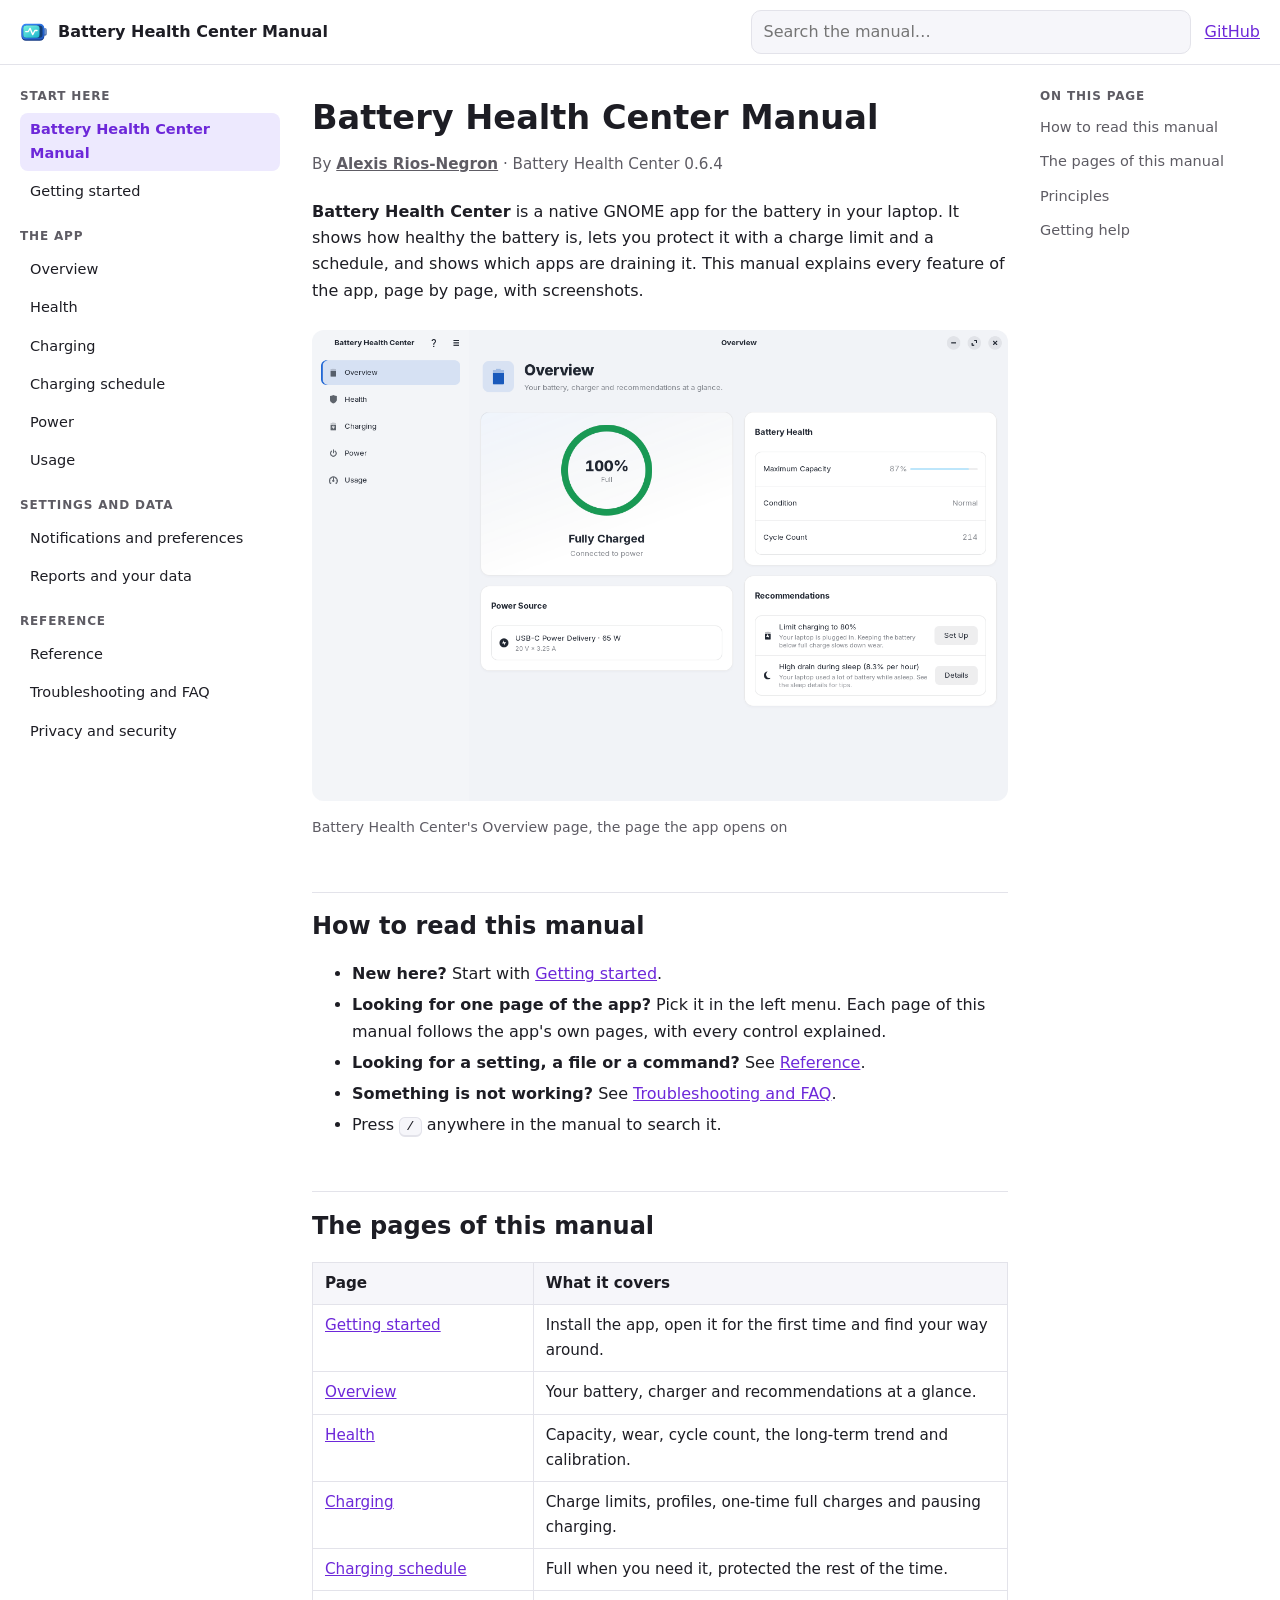
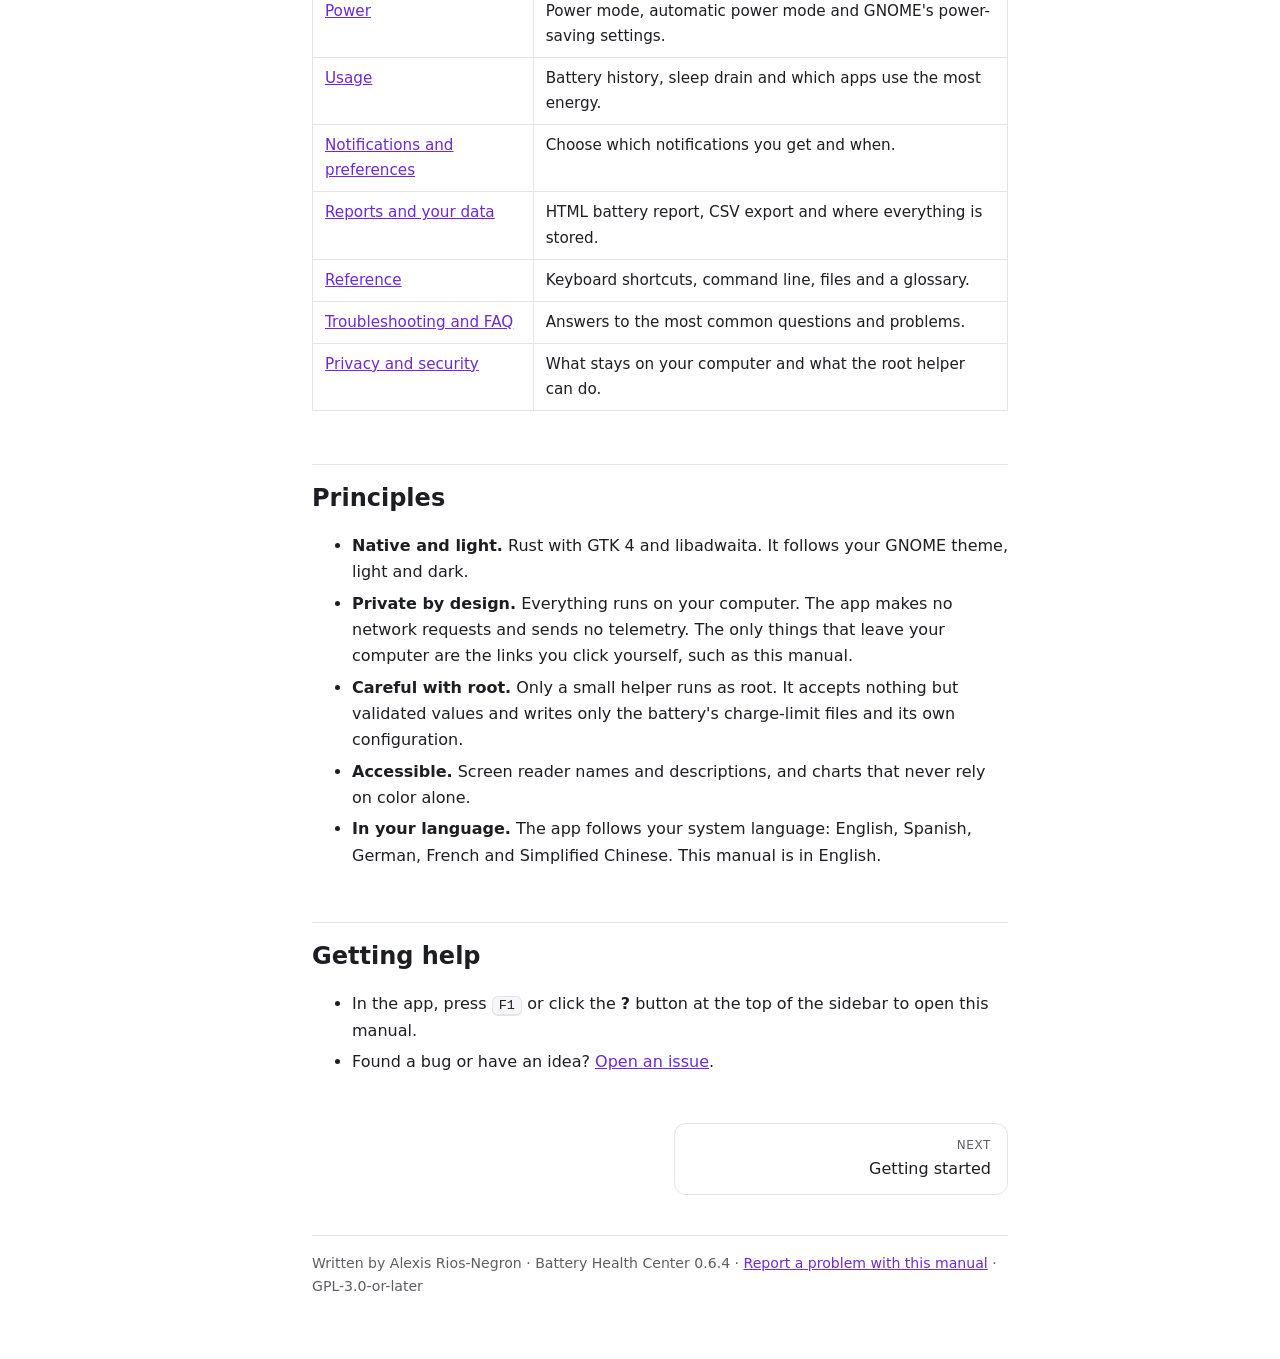
==== docs/manual/index.html @ 3af6932b "Manual: use the Voltkit manual's design and navigation, and open the matching page from Help Grouped" ====
<!doctype html>
<html lang="en"><head><meta charset="utf-8"><meta name="viewport" content="width=device-width, initial-scale=1">
<title>Battery Health Center Manual · Battery Health Center Manual</title>
<meta name="description" content="Battery Health Center is a native GNOME app that shows battery health, protects it with charge limits and schedules, and shows which apps drain it.">
<link rel="icon" href="img/icon.svg"><link rel="stylesheet" href="style.css"></head>
<body>
<header class="top"><button class="menu" aria-label="Open the menu" aria-expanded="false" aria-controls="nav">☰</button>
<a class="brand" href="index.html"><img src="img/icon.svg" alt="" width="28" height="28"> <span>Battery Health Center Manual</span></a>
<button class="find" aria-label="Search the manual" aria-expanded="false">⌕</button>
<input id="q" type="search" placeholder="Search the manual…" aria-label="Search the manual" autocomplete="off">
<a class="ghost" href="https://github.com/arios4k/battery-health-center">GitHub</a></header>
<div id="results" class="results" hidden></div>
<div class="layout">
<aside class="side" id="nav" aria-label="Manual pages"><button class="close" aria-label="Close the menu">✕ Close</button><div class="group"><div class="group-title">Start here</div><ul><li><a href="index.html" aria-current="page">Battery Health Center Manual</a></li><li><a href="getting-started.html">Getting started</a></li></ul></div><div class="group"><div class="group-title">The app</div><ul><li><a href="overview.html">Overview</a></li><li><a href="health.html">Health</a></li><li><a href="charging.html">Charging</a></li><li><a href="schedule.html">Charging schedule</a></li><li><a href="power.html">Power</a></li><li><a href="usage.html">Usage</a></li></ul></div><div class="group"><div class="group-title">Settings and data</div><ul><li><a href="preferences.html">Notifications and preferences</a></li><li><a href="data.html">Reports and your data</a></li></ul></div><div class="group"><div class="group-title">Reference</div><ul><li><a href="reference.html">Reference</a></li><li><a href="troubleshooting.html">Troubleshooting and FAQ</a></li><li><a href="privacy.html">Privacy and security</a></li></ul></div></aside>
<main><details class="toc-m"><summary>On this page</summary><ul><li class="l2"><a href="#how-to-read-this-manual">How to read this manual</a></li><li class="l2"><a href="#the-pages">The pages of this manual</a></li><li class="l2"><a href="#principles">Principles</a></li><li class="l2"><a href="#getting-help">Getting help</a></li></ul></details><article><h1 id="battery-health-center-manual">Battery Health Center Manual</h1><p class="byline">By <a href="https://github.com/arios4k">Alexis Rios-Negron</a> · Battery Health Center 0.6.4</p>
<p><strong>Battery Health Center</strong> is a native GNOME app for the battery in your laptop. It shows how healthy the battery is, lets you protect it with a charge limit and a schedule, and shows which apps are draining it. This manual explains every feature of the app, page by page, with screenshots.</p>
<figure><picture><source media="(prefers-color-scheme: dark)" srcset="img/overview-dark.png"><img src="img/overview-light.png" alt="Battery Health Center&#x27;s Overview page, the page the app opens on" loading="lazy"></picture><figcaption>Battery Health Center's Overview page, the page the app opens on</figcaption></figure>
<h2 id="how-to-read-this-manual">How to read this manual<a class="anchor" href="#how-to-read-this-manual" aria-label="Link to this section">#</a></h2>
<ul>
<li><strong>New here?</strong> Start with <a href="getting-started.html">Getting started</a>.</li>
<li><strong>Looking for one page of the app?</strong> Pick it in the left menu. Each page of this manual follows the app's own pages, with every control explained.</li>
<li><strong>Looking for a setting, a file or a command?</strong> See <a href="reference.html">Reference</a>.</li>
<li><strong>Something is not working?</strong> See <a href="troubleshooting.html">Troubleshooting and FAQ</a>.</li>
<li>Press <kbd>/</kbd> anywhere in the manual to search it.</li>
</ul>
<h2 id="the-pages">The pages of this manual<a class="anchor" href="#the-pages" aria-label="Link to this section">#</a></h2>
<div class="table"><table><thead><tr><th>Page</th><th>What it covers</th></tr></thead><tbody><tr><td><a href="getting-started.html">Getting started</a></td><td>Install the app, open it for the first time and find your way around.</td></tr><tr><td><a href="overview.html">Overview</a></td><td>Your battery, charger and recommendations at a glance.</td></tr><tr><td><a href="health.html">Health</a></td><td>Capacity, wear, cycle count, the long-term trend and calibration.</td></tr><tr><td><a href="charging.html">Charging</a></td><td>Charge limits, profiles, one-time full charges and pausing charging.</td></tr><tr><td><a href="schedule.html">Charging schedule</a></td><td>Full when you need it, protected the rest of the time.</td></tr><tr><td><a href="power.html">Power</a></td><td>Power mode, automatic power mode and GNOME&#x27;s power-saving settings.</td></tr><tr><td><a href="usage.html">Usage</a></td><td>Battery history, sleep drain and which apps use the most energy.</td></tr><tr><td><a href="preferences.html">Notifications and preferences</a></td><td>Choose which notifications you get and when.</td></tr><tr><td><a href="data.html">Reports and your data</a></td><td>HTML battery report, CSV export and where everything is stored.</td></tr><tr><td><a href="reference.html">Reference</a></td><td>Keyboard shortcuts, command line, files and a glossary.</td></tr><tr><td><a href="troubleshooting.html">Troubleshooting and FAQ</a></td><td>Answers to the most common questions and problems.</td></tr><tr><td><a href="privacy.html">Privacy and security</a></td><td>What stays on your computer and what the root helper can do.</td></tr></tbody></table></div>
<h2 id="principles">Principles<a class="anchor" href="#principles" aria-label="Link to this section">#</a></h2>
<ul>
<li><strong>Native and light.</strong> Rust with GTK 4 and libadwaita. It follows your GNOME theme, light and dark.</li>
<li><strong>Private by design.</strong> Everything runs on your computer. The app makes no network requests and sends no telemetry. The only things that leave your computer are the links you click yourself, such as this manual.</li>
<li><strong>Careful with root.</strong> Only a small helper runs as root. It accepts nothing but validated values and writes only the battery's charge-limit files and its own configuration.</li>
<li><strong>Accessible.</strong> Screen reader names and descriptions, and charts that never rely on color alone.</li>
<li><strong>In your language.</strong> The app follows your system language: English, Spanish, German, French and Simplified Chinese. This manual is in English.</li>
</ul>
<h2 id="getting-help">Getting help<a class="anchor" href="#getting-help" aria-label="Link to this section">#</a></h2>
<ul>
<li>In the app, press <kbd>F1</kbd> or click the <strong>?</strong> button at the top of the sidebar to open this manual.</li>
<li>Found a bug or have an idea? <a href="https://github.com/arios4k/battery-health-center/issues">Open an issue</a>.</li>
</ul>
</article><nav class="pager" aria-label="Previous and next page"><span></span><a class="next" href="getting-started.html"><span>Next</span>Getting started</a></nav>
<footer>Written by Alexis Rios-Negron · Battery Health Center 0.6.4 · <a href="https://github.com/arios4k/battery-health-center/issues">Report a problem with this manual</a> · GPL-3.0-or-later</footer></main>
<aside class="toc" aria-label="On this page"><div class="group-title">On this page</div><ul><li class="l2"><a href="#how-to-read-this-manual">How to read this manual</a></li><li class="l2"><a href="#the-pages">The pages of this manual</a></li><li class="l2"><a href="#principles">Principles</a></li><li class="l2"><a href="#getting-help">Getting help</a></li></ul></aside>
</div><script src="manual.js"></script></body></html>
---- docs/manual/style.css ----
:root{--bg:#fff;--fg:#1d1d24;--dim:#5e5c64;--line:#e3e3ea;--card:#f6f6fa;--accent:#6d28d9;--accent-soft:#ede9fe;--code:#f1f1f6;--note:#e0f2fe;--note-b:#0284c7;--tip:#dcfce7;--tip-b:#16a34a;--warn:#fef3c7;--warn-b:#d97706;--imp:#fee2e2;--imp-b:#dc2626}
:root:not([data-theme=light]){color-scheme:light dark}
@media (prefers-color-scheme:dark){:root{--bg:#15151b;--fg:#ececf2;--dim:#a2a0ab;--line:#2c2c36;--card:#1d1d26;--accent:#a78bfa;--accent-soft:#2a2347;--code:#23232d;--note:#0c2a3a;--tip:#10301c;--warn:#352a0c;--imp:#3a1616}}
*{box-sizing:border-box}html{scroll-behavior:smooth;scroll-padding-top:var(--top-h,72px);-webkit-text-size-adjust:100%}
body{margin:0;overflow-x:clip;background:var(--bg);color:var(--fg);font:16px/1.65 system-ui,-apple-system,"Segoe UI",Roboto,"Noto Sans",sans-serif}
a{color:var(--accent)}a:hover{text-decoration-thickness:2px}
.top{position:sticky;top:0;z-index:20;display:flex;align-items:center;gap:14px;padding:10px 20px;background:var(--bg);border-bottom:1px solid var(--line)}
.brand{display:flex;align-items:center;gap:10px;font-weight:700;color:var(--fg);text-decoration:none;white-space:nowrap}
#q{flex:1;max-width:440px;margin-left:auto;padding:8px 12px;border:1px solid var(--line);border-radius:10px;background:var(--card);color:var(--fg);font:inherit}
.ghost{white-space:nowrap}.menu{display:none;background:none;border:0;font-size:22px;color:var(--fg);cursor:pointer}
.results{position:fixed;top:58px;right:20px;left:auto;width:min(520px,calc(100vw - 40px));max-height:70vh;overflow:auto;background:var(--bg);border:1px solid var(--line);border-radius:12px;box-shadow:0 10px 40px #0004;z-index:30;padding:6px}
.results a{display:block;padding:10px 12px;border-radius:8px;text-decoration:none;color:var(--fg)}.results a:hover{background:var(--accent-soft)}
.results small{color:var(--dim);margin-left:6px}.results span{display:block;color:var(--dim);font-size:14px}.results p{padding:10px 12px;color:var(--dim)}
.layout{display:grid;grid-template-columns:260px minmax(0,1fr) 220px;gap:32px;max-width:1360px;margin:0 auto;padding:0 20px}
.side,.toc{position:sticky;top:58px;align-self:start;max-height:calc(100vh - 58px);overflow:auto;padding:22px 0;font-size:14.5px}
.group{margin-bottom:18px}.group-title{font-size:12px;letter-spacing:.07em;text-transform:uppercase;color:var(--dim);font-weight:700;margin-bottom:6px}
.side ul,.toc ul{list-style:none;margin:0;padding:0}
.side a{display:block;padding:5px 10px;border-radius:8px;color:var(--fg);text-decoration:none}.side a:hover{background:var(--card)}
.side a[aria-current=page]{background:var(--accent-soft);color:var(--accent);font-weight:600}
.toc li a{display:block;padding:3px 0;color:var(--dim);text-decoration:none}.toc li a:hover{color:var(--accent)}.toc .l3{padding-left:14px}
main{min-width:0;padding:26px 0 60px}article{max-width:820px}
h1{font-size:2.1rem;line-height:1.2;margin:.2em 0 .5em}h2{font-size:1.5rem;margin:2.2em 0 .6em;padding-top:.6em;border-top:1px solid var(--line)}h3{font-size:1.15rem;margin:1.8em 0 .5em}h4{margin:1.4em 0 .4em}
.byline{margin:-.2em 0 1.4em;color:var(--dim);font-size:.95rem}.byline a{color:inherit;font-weight:600}
.anchor{margin-left:.4em;opacity:0;text-decoration:none;font-weight:400}h2:hover .anchor,h3:hover .anchor,h4:hover .anchor{opacity:.6}
p,ul,ol{margin:.8em 0}p,li,h1,h2,h3{overflow-wrap:break-word}td code,li code,p code{overflow-wrap:anywhere}li{margin:.3em 0}
code{background:var(--code);padding:.12em .4em;border-radius:6px;font:.88em ui-monospace,SFMono-Regular,Menlo,Consolas,monospace}
pre{background:var(--code);padding:14px 16px;border-radius:12px;overflow:auto;border:1px solid var(--line)}pre code{background:none;padding:0;font-size:.86rem}
kbd{background:var(--card);border:1px solid var(--line);border-bottom-width:2px;border-radius:6px;padding:.05em .45em;font:.85em ui-monospace,monospace}
.table{overflow:auto;margin:1em 0}table{border-collapse:collapse;width:100%;font-size:.95rem}th,td{border:1px solid var(--line);padding:8px 12px;text-align:left;vertical-align:top}th{background:var(--card)}
figure{margin:1.6em 0}figure img{max-width:100%;height:auto;border-radius:12px}figcaption{color:var(--dim);font-size:.88rem;margin-top:6px}
.callout{border-left:4px solid;border-radius:8px;padding:10px 16px;margin:1.2em 0}.callout p{margin:.3em 0}
.callout.note{background:var(--note);border-color:var(--note-b)}.callout.tip{background:var(--tip);border-color:var(--tip-b)}.callout.warning{background:var(--warn);border-color:var(--warn-b)}.callout.important{background:var(--imp);border-color:var(--imp-b)}
.pager{display:flex;justify-content:space-between;gap:16px;margin-top:48px}.pager a{flex:1;max-width:48%;border:1px solid var(--line);border-radius:12px;padding:12px 16px;text-decoration:none;color:var(--fg)}
.pager a:hover{border-color:var(--accent)}.pager span{display:block;font-size:12px;color:var(--dim);text-transform:uppercase;letter-spacing:.05em}.pager .next{text-align:right;margin-left:auto}
footer{margin-top:40px;color:var(--dim);font-size:.88rem;border-top:1px solid var(--line);padding-top:16px}
.menu,.find,.close,.toc-m{display:none}
.menu,.find{background:none;border:0;font-size:24px;line-height:1;color:var(--fg);cursor:pointer;padding:6px 8px;border-radius:8px}
.menu:hover,.find:hover{background:var(--card)}
.toc-m{margin:0 0 18px;border:1px solid var(--line);border-radius:12px;background:var(--card);font-size:15px}
.toc-m summary{cursor:pointer;padding:10px 14px;font-weight:600}.toc-m ul{list-style:none;margin:0;padding:0 14px 12px}.toc-m li{margin:0}.toc-m a{display:block;padding:6px 0;text-decoration:none}.toc-m .l3{padding-left:14px}
@media (max-width:1100px){.layout{grid-template-columns:240px minmax(0,1fr)}.toc{display:none}.toc-m{display:block}}
@media (max-width:800px){
.top{gap:6px;padding:8px 12px}.brand{min-width:0;flex:1}.brand span{overflow:hidden;text-overflow:ellipsis;white-space:nowrap}.ghost{display:none}
.menu,.find{display:block}
#q{display:none;position:absolute;left:12px;right:12px;top:100%;margin:6px 0 0;max-width:none;width:auto;z-index:25;box-shadow:0 8px 24px #0003}
body.search-open #q{display:block}
.layout{display:block;padding:0 16px}
.side{display:none;position:fixed;inset:0;z-index:40;max-height:none;height:100vh;height:100dvh;overflow-y:auto;overscroll-behavior:contain;-webkit-overflow-scrolling:touch;padding:12px 20px 48px;background:var(--bg);font-size:16px}
.side .close{display:block;position:sticky;top:0;margin:0 0 10px auto;padding:8px 14px;background:var(--card);border:1px solid var(--line);border-radius:10px;color:var(--fg);font:inherit;cursor:pointer}
.side a{padding:10px 12px}
body.nav-open{overflow:hidden}body.nav-open .side{display:block}
.results{left:12px;right:12px;width:auto;max-height:60vh}
main{padding-top:16px}h1{font-size:1.7rem}h2{font-size:1.3rem}
figure{margin:1.2em -16px;overflow-x:auto;-webkit-overflow-scrolling:touch;padding:0 16px}
figure picture,figure img{display:block;min-width:640px}
figcaption{position:sticky;left:0;max-width:calc(100vw - 32px)}
.pager{flex-direction:column}.pager a{max-width:none}
pre{margin-left:-4px;margin-right:-4px;font-size:.8rem}
}
@media print{.top,.side,.toc,.pager,.results{display:none}.layout{display:block}}
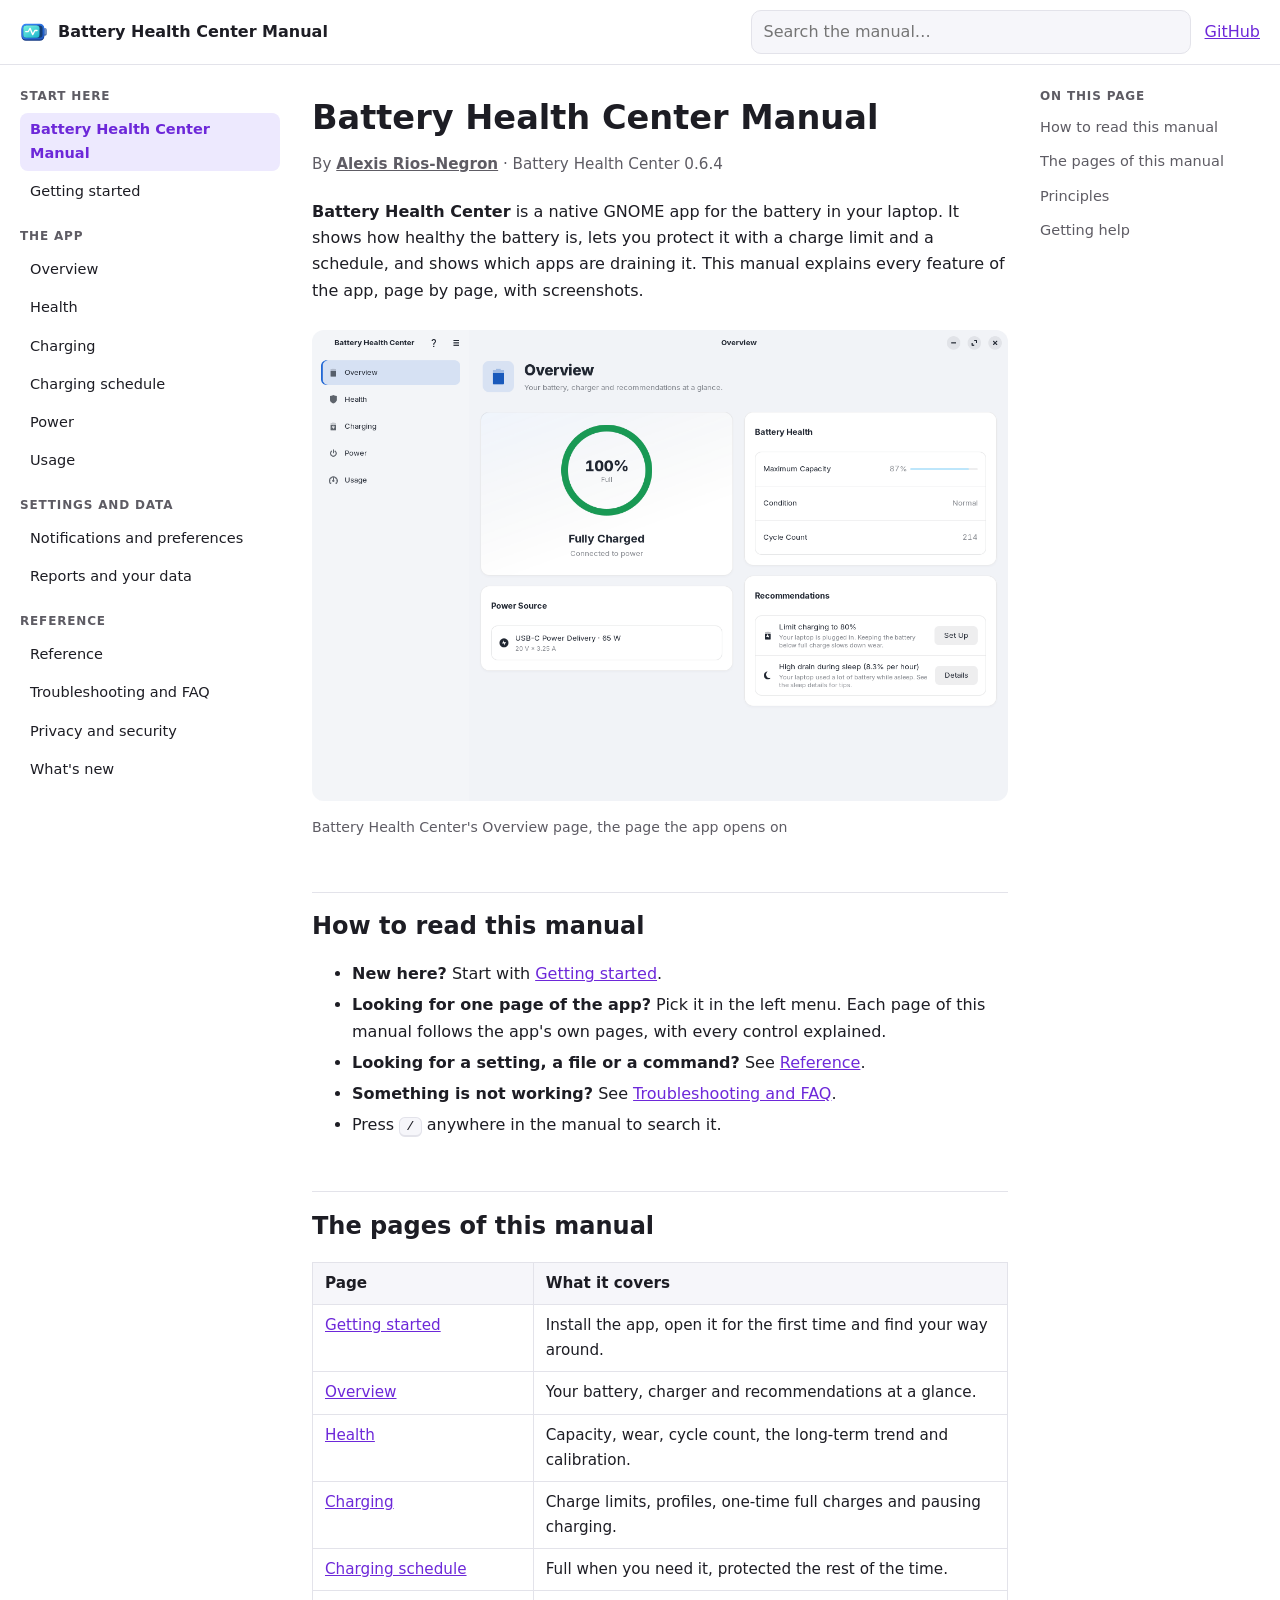
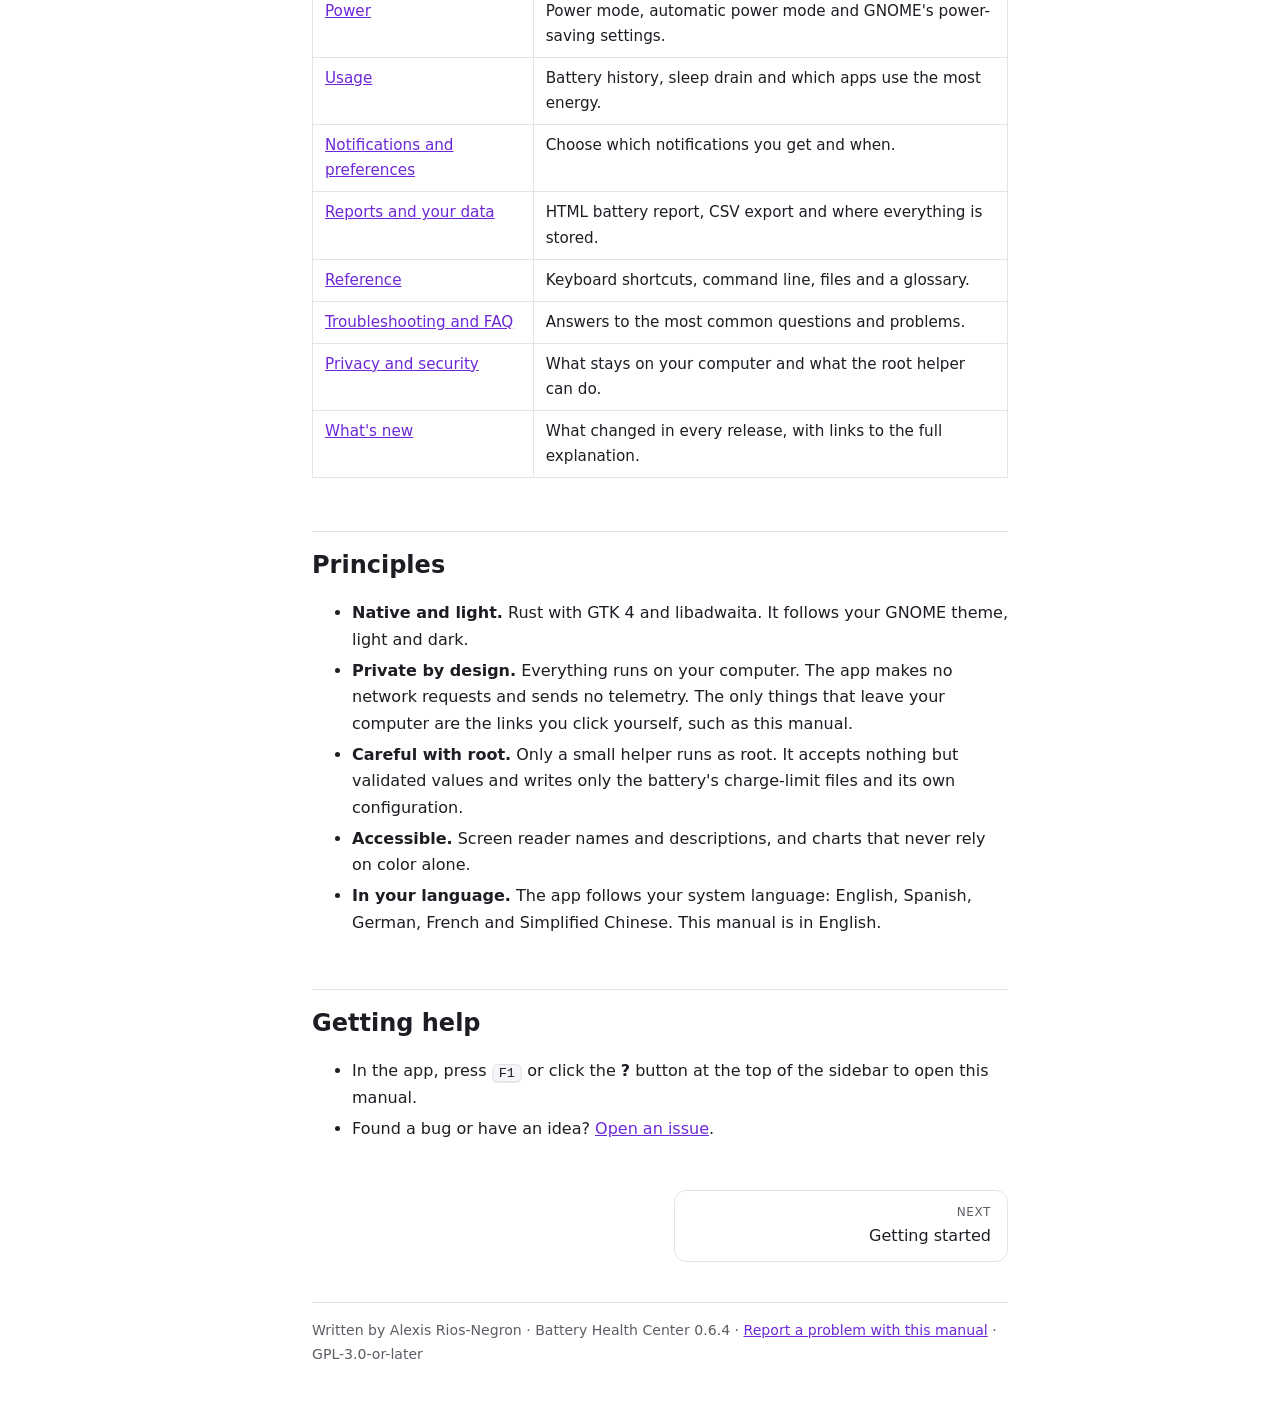
==== commit 5e202930: "Manual: add a What's new page listing every release Co-Authored-By: Claude Sonnet 5.5 <noreply@anthr" ====
--- a/docs/manual/index.html
+++ b/docs/manual/index.html
@@ -11,7 +11,7 @@
 <a class="ghost" href="https://github.com/arios4k/battery-health-center">GitHub</a></header>
 <div id="results" class="results" hidden></div>
 <div class="layout">
-<aside class="side" id="nav" aria-label="Manual pages"><button class="close" aria-label="Close the menu">✕ Close</button><div class="group"><div class="group-title">Start here</div><ul><li><a href="index.html" aria-current="page">Battery Health Center Manual</a></li><li><a href="getting-started.html">Getting started</a></li></ul></div><div class="group"><div class="group-title">The app</div><ul><li><a href="overview.html">Overview</a></li><li><a href="health.html">Health</a></li><li><a href="charging.html">Charging</a></li><li><a href="schedule.html">Charging schedule</a></li><li><a href="power.html">Power</a></li><li><a href="usage.html">Usage</a></li></ul></div><div class="group"><div class="group-title">Settings and data</div><ul><li><a href="preferences.html">Notifications and preferences</a></li><li><a href="data.html">Reports and your data</a></li></ul></div><div class="group"><div class="group-title">Reference</div><ul><li><a href="reference.html">Reference</a></li><li><a href="troubleshooting.html">Troubleshooting and FAQ</a></li><li><a href="privacy.html">Privacy and security</a></li></ul></div></aside>
+<aside class="side" id="nav" aria-label="Manual pages"><div class="drawer-head"><a class="brand" href="index.html"><img src="img/icon.svg" alt="" width="28" height="28"> <span>Battery Health Center Manual</span></a><button class="close" aria-label="Close the menu">✕ Close</button></div><div class="group"><div class="group-title">Start here</div><ul><li><a href="index.html" aria-current="page">Battery Health Center Manual</a></li><li><a href="getting-started.html">Getting started</a></li></ul></div><div class="group"><div class="group-title">The app</div><ul><li><a href="overview.html">Overview</a></li><li><a href="health.html">Health</a></li><li><a href="charging.html">Charging</a></li><li><a href="schedule.html">Charging schedule</a></li><li><a href="power.html">Power</a></li><li><a href="usage.html">Usage</a></li></ul></div><div class="group"><div class="group-title">Settings and data</div><ul><li><a href="preferences.html">Notifications and preferences</a></li><li><a href="data.html">Reports and your data</a></li></ul></div><div class="group"><div class="group-title">Reference</div><ul><li><a href="reference.html">Reference</a></li><li><a href="troubleshooting.html">Troubleshooting and FAQ</a></li><li><a href="privacy.html">Privacy and security</a></li><li><a href="whats-new.html">What&#x27;s new</a></li></ul></div></aside>
 <main><details class="toc-m"><summary>On this page</summary><ul><li class="l2"><a href="#how-to-read-this-manual">How to read this manual</a></li><li class="l2"><a href="#the-pages">The pages of this manual</a></li><li class="l2"><a href="#principles">Principles</a></li><li class="l2"><a href="#getting-help">Getting help</a></li></ul></details><article><h1 id="battery-health-center-manual">Battery Health Center Manual</h1><p class="byline">By <a href="https://github.com/arios4k">Alexis Rios-Negron</a> · Battery Health Center 0.6.4</p>
 <p><strong>Battery Health Center</strong> is a native GNOME app for the battery in your laptop. It shows how healthy the battery is, lets you protect it with a charge limit and a schedule, and shows which apps are draining it. This manual explains every feature of the app, page by page, with screenshots.</p>
 <figure><picture><source media="(prefers-color-scheme: dark)" srcset="img/overview-dark.png"><img src="img/overview-light.png" alt="Battery Health Center&#x27;s Overview page, the page the app opens on" loading="lazy"></picture><figcaption>Battery Health Center's Overview page, the page the app opens on</figcaption></figure>
@@ -24,7 +24,7 @@
 <li>Press <kbd>/</kbd> anywhere in the manual to search it.</li>
 </ul>
 <h2 id="the-pages">The pages of this manual<a class="anchor" href="#the-pages" aria-label="Link to this section">#</a></h2>
-<div class="table"><table><thead><tr><th>Page</th><th>What it covers</th></tr></thead><tbody><tr><td><a href="getting-started.html">Getting started</a></td><td>Install the app, open it for the first time and find your way around.</td></tr><tr><td><a href="overview.html">Overview</a></td><td>Your battery, charger and recommendations at a glance.</td></tr><tr><td><a href="health.html">Health</a></td><td>Capacity, wear, cycle count, the long-term trend and calibration.</td></tr><tr><td><a href="charging.html">Charging</a></td><td>Charge limits, profiles, one-time full charges and pausing charging.</td></tr><tr><td><a href="schedule.html">Charging schedule</a></td><td>Full when you need it, protected the rest of the time.</td></tr><tr><td><a href="power.html">Power</a></td><td>Power mode, automatic power mode and GNOME&#x27;s power-saving settings.</td></tr><tr><td><a href="usage.html">Usage</a></td><td>Battery history, sleep drain and which apps use the most energy.</td></tr><tr><td><a href="preferences.html">Notifications and preferences</a></td><td>Choose which notifications you get and when.</td></tr><tr><td><a href="data.html">Reports and your data</a></td><td>HTML battery report, CSV export and where everything is stored.</td></tr><tr><td><a href="reference.html">Reference</a></td><td>Keyboard shortcuts, command line, files and a glossary.</td></tr><tr><td><a href="troubleshooting.html">Troubleshooting and FAQ</a></td><td>Answers to the most common questions and problems.</td></tr><tr><td><a href="privacy.html">Privacy and security</a></td><td>What stays on your computer and what the root helper can do.</td></tr></tbody></table></div>
+<div class="table"><table><thead><tr><th>Page</th><th>What it covers</th></tr></thead><tbody><tr><td><a href="getting-started.html">Getting started</a></td><td>Install the app, open it for the first time and find your way around.</td></tr><tr><td><a href="overview.html">Overview</a></td><td>Your battery, charger and recommendations at a glance.</td></tr><tr><td><a href="health.html">Health</a></td><td>Capacity, wear, cycle count, the long-term trend and calibration.</td></tr><tr><td><a href="charging.html">Charging</a></td><td>Charge limits, profiles, one-time full charges and pausing charging.</td></tr><tr><td><a href="schedule.html">Charging schedule</a></td><td>Full when you need it, protected the rest of the time.</td></tr><tr><td><a href="power.html">Power</a></td><td>Power mode, automatic power mode and GNOME&#x27;s power-saving settings.</td></tr><tr><td><a href="usage.html">Usage</a></td><td>Battery history, sleep drain and which apps use the most energy.</td></tr><tr><td><a href="preferences.html">Notifications and preferences</a></td><td>Choose which notifications you get and when.</td></tr><tr><td><a href="data.html">Reports and your data</a></td><td>HTML battery report, CSV export and where everything is stored.</td></tr><tr><td><a href="reference.html">Reference</a></td><td>Keyboard shortcuts, command line, files and a glossary.</td></tr><tr><td><a href="troubleshooting.html">Troubleshooting and FAQ</a></td><td>Answers to the most common questions and problems.</td></tr><tr><td><a href="privacy.html">Privacy and security</a></td><td>What stays on your computer and what the root helper can do.</td></tr><tr><td><a href="whats-new.html">What&#x27;s new</a></td><td>What changed in every release, with links to the full explanation.</td></tr></tbody></table></div>
 <h2 id="principles">Principles<a class="anchor" href="#principles" aria-label="Link to this section">#</a></h2>
 <ul>
 <li><strong>Native and light.</strong> Rust with GTK 4 and libadwaita. It follows your GNOME theme, light and dark.</li>
--- a/docs/manual/style.css
+++ b/docs/manual/style.css
@@ -20,7 +20,7 @@
 .toc li a{display:block;padding:3px 0;color:var(--dim);text-decoration:none}.toc li a:hover{color:var(--accent)}.toc .l3{padding-left:14px}
 main{min-width:0;padding:26px 0 60px}article{max-width:820px}
 h1{font-size:2.1rem;line-height:1.2;margin:.2em 0 .5em}h2{font-size:1.5rem;margin:2.2em 0 .6em;padding-top:.6em;border-top:1px solid var(--line)}h3{font-size:1.15rem;margin:1.8em 0 .5em}h4{margin:1.4em 0 .4em}
-.byline{margin:-.2em 0 1.4em;color:var(--dim);font-size:.95rem}.byline a{color:inherit;font-weight:600}
+.date{margin:-.4em 0 .6em;color:var(--dim);font-size:.9rem}.byline{margin:-.2em 0 1.4em;color:var(--dim);font-size:.95rem}.byline a{color:inherit;font-weight:600}
 .anchor{margin-left:.4em;opacity:0;text-decoration:none;font-weight:400}h2:hover .anchor,h3:hover .anchor,h4:hover .anchor{opacity:.6}
 p,ul,ol{margin:.8em 0}p,li,h1,h2,h3{overflow-wrap:break-word}td code,li code,p code{overflow-wrap:anywhere}li{margin:.3em 0}
 code{background:var(--code);padding:.12em .4em;border-radius:6px;font:.88em ui-monospace,SFMono-Regular,Menlo,Consolas,monospace}
@@ -33,7 +33,7 @@
 .pager{display:flex;justify-content:space-between;gap:16px;margin-top:48px}.pager a{flex:1;max-width:48%;border:1px solid var(--line);border-radius:12px;padding:12px 16px;text-decoration:none;color:var(--fg)}
 .pager a:hover{border-color:var(--accent)}.pager span{display:block;font-size:12px;color:var(--dim);text-transform:uppercase;letter-spacing:.05em}.pager .next{text-align:right;margin-left:auto}
 footer{margin-top:40px;color:var(--dim);font-size:.88rem;border-top:1px solid var(--line);padding-top:16px}
-.menu,.find,.close,.toc-m{display:none}
+.menu,.find,.close,.toc-m,.drawer-head{display:none}
 .menu,.find{background:none;border:0;font-size:24px;line-height:1;color:var(--fg);cursor:pointer;padding:6px 8px;border-radius:8px}
 .menu:hover,.find:hover{background:var(--card)}
 .toc-m{margin:0 0 18px;border:1px solid var(--line);border-radius:12px;background:var(--card);font-size:15px}
@@ -46,7 +46,9 @@
 body.search-open #q{display:block}
 .layout{display:block;padding:0 16px}
 .side{display:none;position:fixed;inset:0;z-index:40;max-height:none;height:100vh;height:100dvh;overflow-y:auto;overscroll-behavior:contain;-webkit-overflow-scrolling:touch;padding:12px 20px 48px;background:var(--bg);font-size:16px}
-.side .close{display:block;position:sticky;top:0;margin:0 0 10px auto;padding:8px 14px;background:var(--card);border:1px solid var(--line);border-radius:10px;color:var(--fg);font:inherit;cursor:pointer}
+.side .drawer-head{display:flex;align-items:center;justify-content:space-between;gap:12px;position:sticky;top:-12px;z-index:2;margin:-12px -20px 12px;padding:12px 20px;background:var(--bg);border-bottom:1px solid var(--line)}
+.side .drawer-head .brand{display:flex;align-items:center;gap:8px;min-width:0;padding:0;font-size:14px;background:none}.side .drawer-head .brand span{overflow:hidden;text-overflow:ellipsis;white-space:nowrap}
+.side .close{display:block;flex:none;padding:6px 10px;background:var(--card);border:1px solid var(--line);border-radius:10px;color:var(--fg);font:inherit;cursor:pointer}
 .side a{padding:10px 12px}
 body.nav-open{overflow:hidden}body.nav-open .side{display:block}
 .results{left:12px;right:12px;width:auto;max-height:60vh}
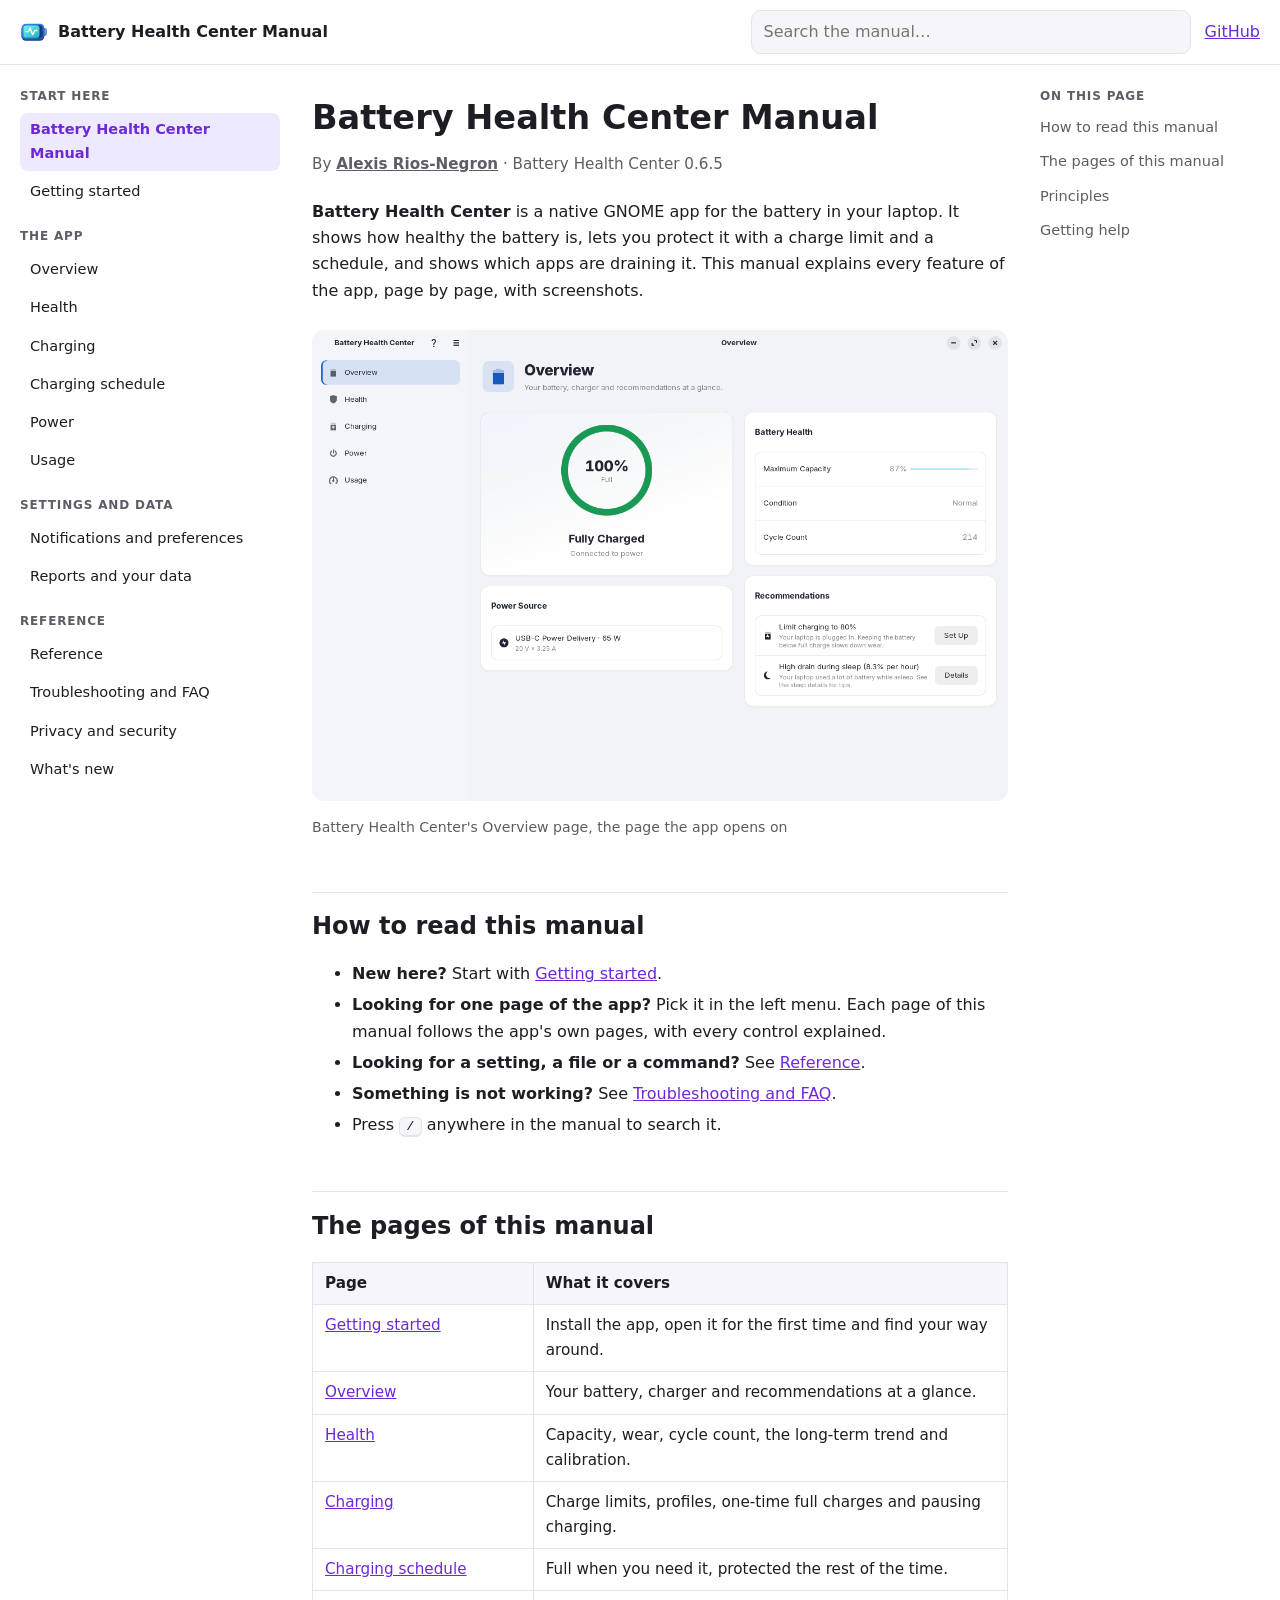
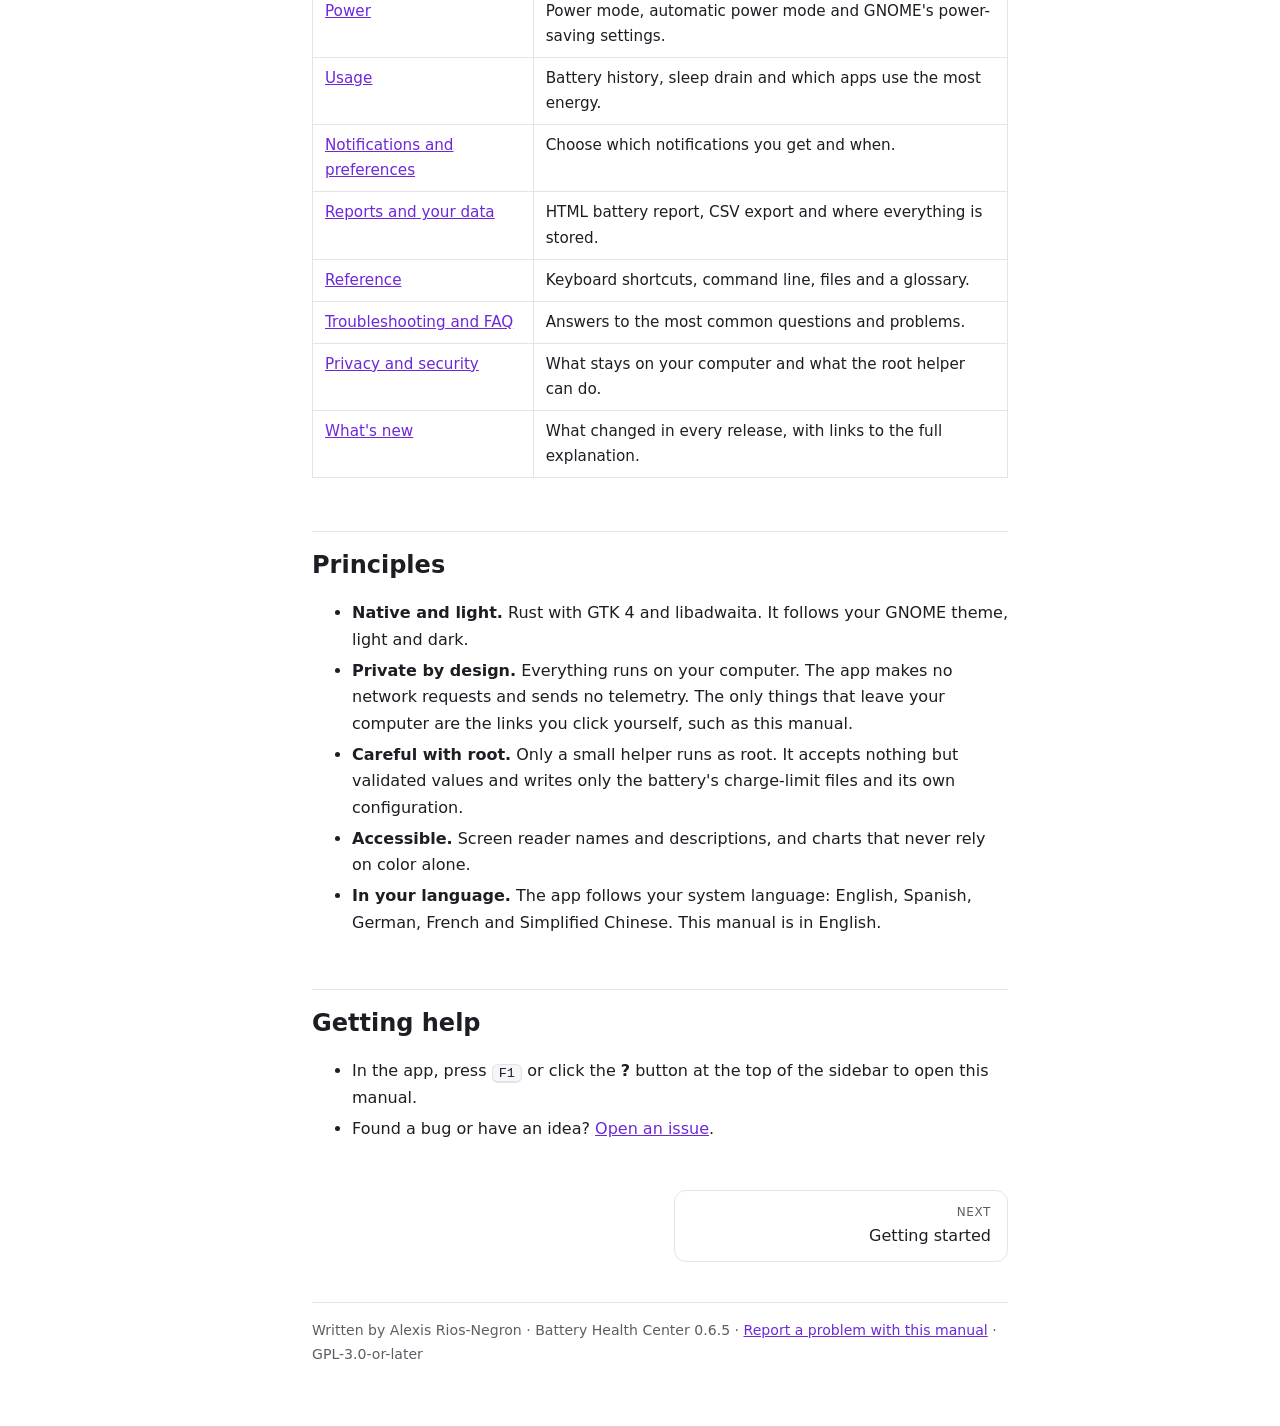
==== commit 2d887106: "Release 0.6.5 Co-Authored-By: Claude Sonnet 5.5 <noreply@anthropic.com>" ====
--- a/docs/manual/index.html
+++ b/docs/manual/index.html
@@ -12,7 +12,7 @@
 <div id="results" class="results" hidden></div>
 <div class="layout">
 <aside class="side" id="nav" aria-label="Manual pages"><div class="drawer-head"><a class="brand" href="index.html"><img src="img/icon.svg" alt="" width="28" height="28"> <span>Battery Health Center Manual</span></a><button class="close" aria-label="Close the menu">✕ Close</button></div><div class="group"><div class="group-title">Start here</div><ul><li><a href="index.html" aria-current="page">Battery Health Center Manual</a></li><li><a href="getting-started.html">Getting started</a></li></ul></div><div class="group"><div class="group-title">The app</div><ul><li><a href="overview.html">Overview</a></li><li><a href="health.html">Health</a></li><li><a href="charging.html">Charging</a></li><li><a href="schedule.html">Charging schedule</a></li><li><a href="power.html">Power</a></li><li><a href="usage.html">Usage</a></li></ul></div><div class="group"><div class="group-title">Settings and data</div><ul><li><a href="preferences.html">Notifications and preferences</a></li><li><a href="data.html">Reports and your data</a></li></ul></div><div class="group"><div class="group-title">Reference</div><ul><li><a href="reference.html">Reference</a></li><li><a href="troubleshooting.html">Troubleshooting and FAQ</a></li><li><a href="privacy.html">Privacy and security</a></li><li><a href="whats-new.html">What&#x27;s new</a></li></ul></div></aside>
-<main><details class="toc-m"><summary>On this page</summary><ul><li class="l2"><a href="#how-to-read-this-manual">How to read this manual</a></li><li class="l2"><a href="#the-pages">The pages of this manual</a></li><li class="l2"><a href="#principles">Principles</a></li><li class="l2"><a href="#getting-help">Getting help</a></li></ul></details><article><h1 id="battery-health-center-manual">Battery Health Center Manual</h1><p class="byline">By <a href="https://github.com/arios4k">Alexis Rios-Negron</a> · Battery Health Center 0.6.4</p>
+<main><details class="toc-m"><summary>On this page</summary><ul><li class="l2"><a href="#how-to-read-this-manual">How to read this manual</a></li><li class="l2"><a href="#the-pages">The pages of this manual</a></li><li class="l2"><a href="#principles">Principles</a></li><li class="l2"><a href="#getting-help">Getting help</a></li></ul></details><article><h1 id="battery-health-center-manual">Battery Health Center Manual</h1><p class="byline">By <a href="https://github.com/arios4k">Alexis Rios-Negron</a> · Battery Health Center 0.6.5</p>
 <p><strong>Battery Health Center</strong> is a native GNOME app for the battery in your laptop. It shows how healthy the battery is, lets you protect it with a charge limit and a schedule, and shows which apps are draining it. This manual explains every feature of the app, page by page, with screenshots.</p>
 <figure><picture><source media="(prefers-color-scheme: dark)" srcset="img/overview-dark.png"><img src="img/overview-light.png" alt="Battery Health Center&#x27;s Overview page, the page the app opens on" loading="lazy"></picture><figcaption>Battery Health Center's Overview page, the page the app opens on</figcaption></figure>
 <h2 id="how-to-read-this-manual">How to read this manual<a class="anchor" href="#how-to-read-this-manual" aria-label="Link to this section">#</a></h2>
@@ -39,6 +39,6 @@
 <li>Found a bug or have an idea? <a href="https://github.com/arios4k/battery-health-center/issues">Open an issue</a>.</li>
 </ul>
 </article><nav class="pager" aria-label="Previous and next page"><span></span><a class="next" href="getting-started.html"><span>Next</span>Getting started</a></nav>
-<footer>Written by Alexis Rios-Negron · Battery Health Center 0.6.4 · <a href="https://github.com/arios4k/battery-health-center/issues">Report a problem with this manual</a> · GPL-3.0-or-later</footer></main>
+<footer>Written by Alexis Rios-Negron · Battery Health Center 0.6.5 · <a href="https://github.com/arios4k/battery-health-center/issues">Report a problem with this manual</a> · GPL-3.0-or-later</footer></main>
 <aside class="toc" aria-label="On this page"><div class="group-title">On this page</div><ul><li class="l2"><a href="#how-to-read-this-manual">How to read this manual</a></li><li class="l2"><a href="#the-pages">The pages of this manual</a></li><li class="l2"><a href="#principles">Principles</a></li><li class="l2"><a href="#getting-help">Getting help</a></li></ul></aside>
 </div><script src="manual.js"></script></body></html>
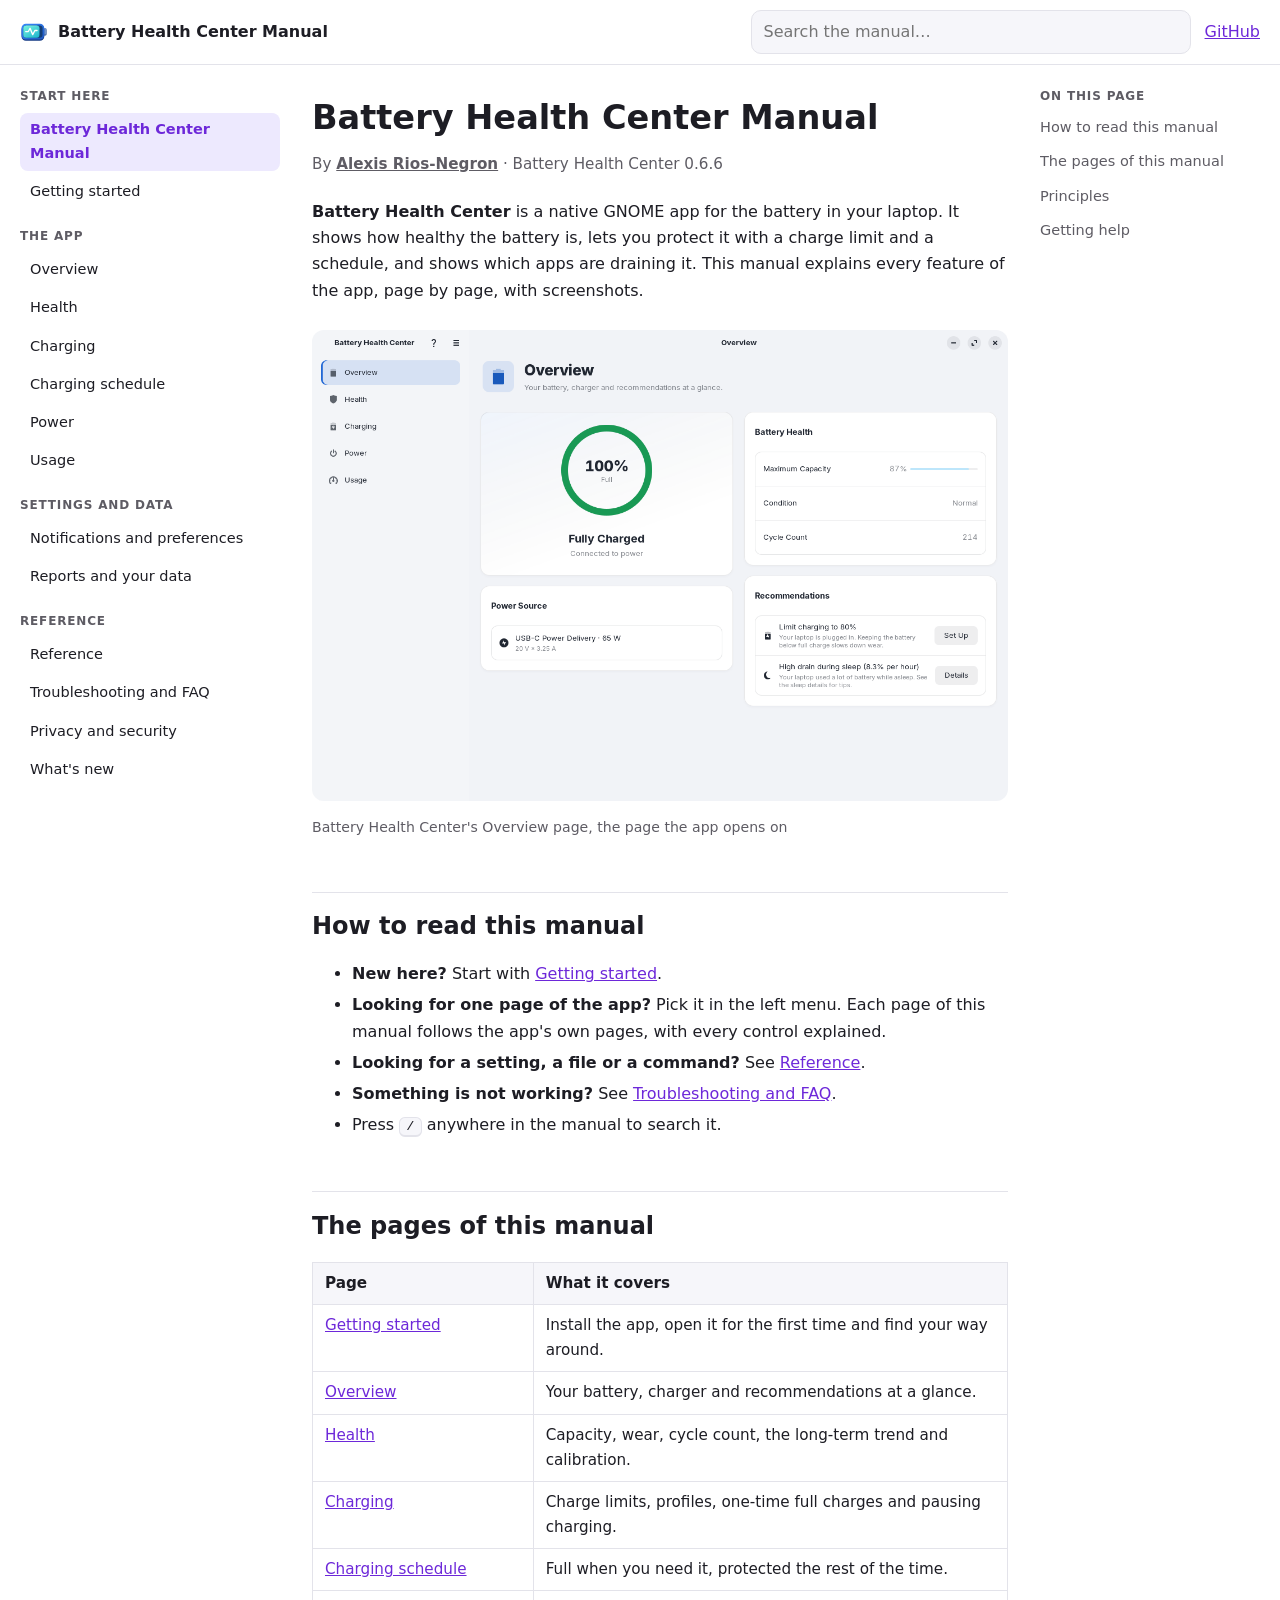
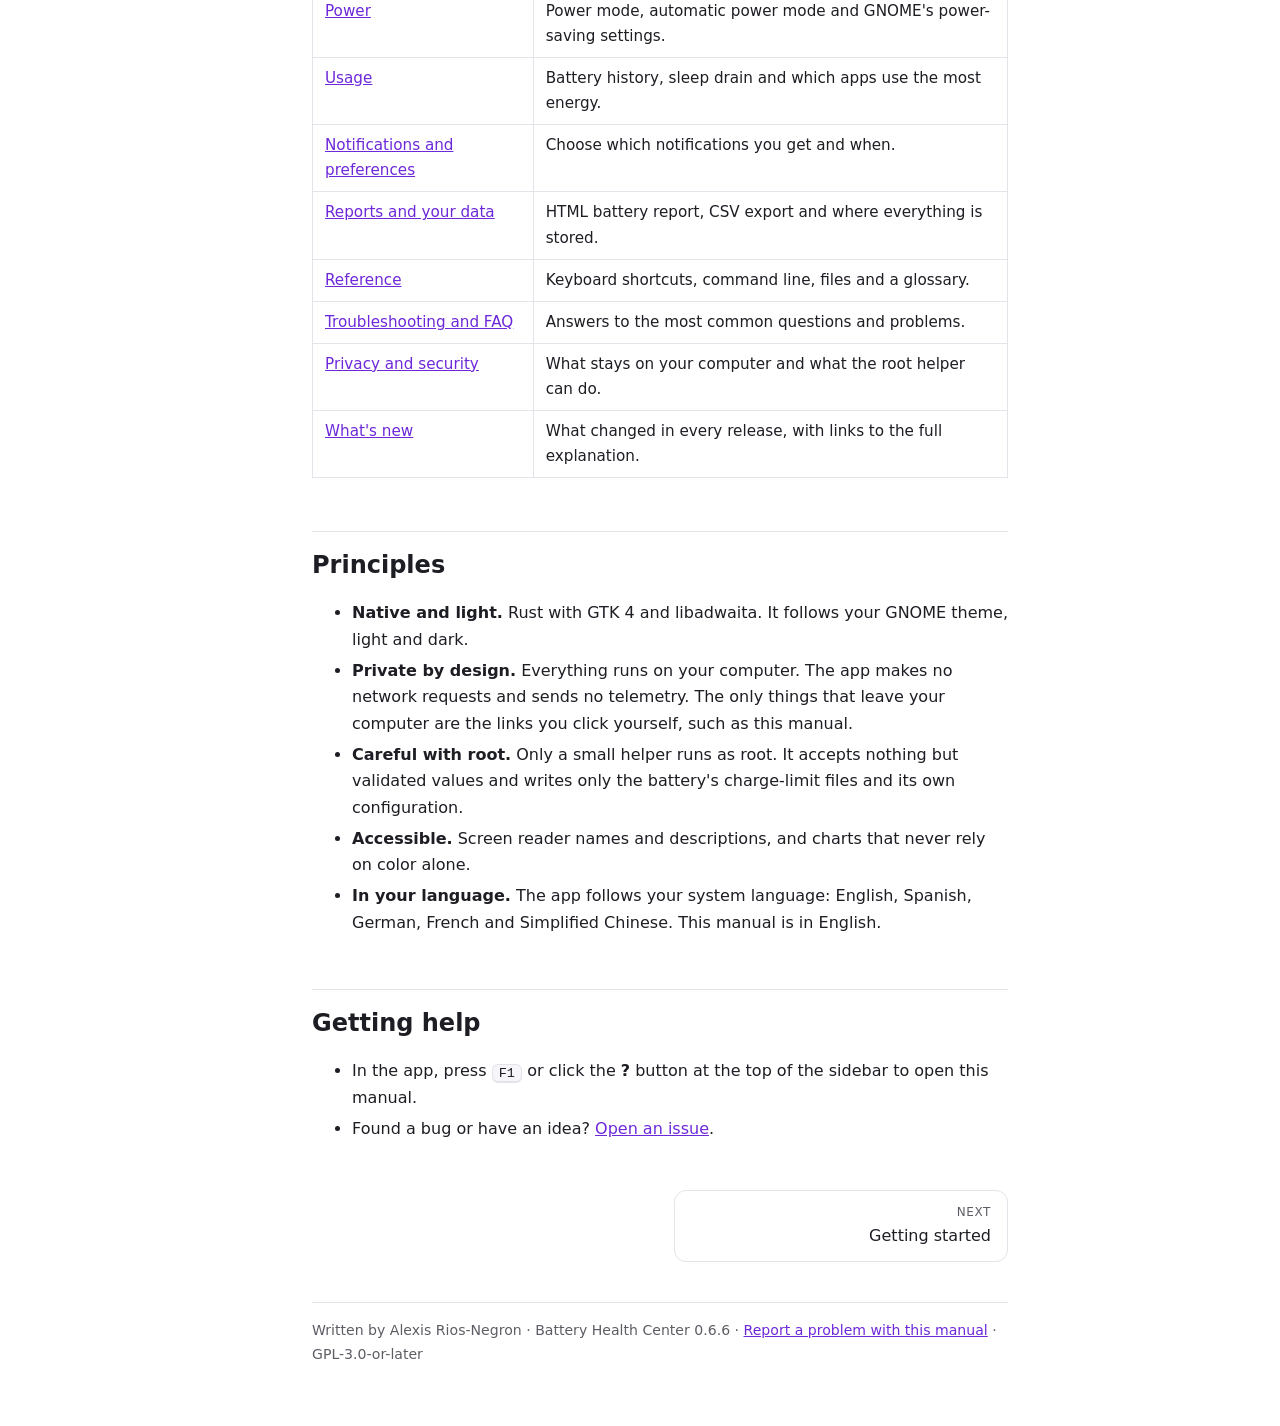
==== commit 617d5a14: "Release 0.6.6: back on the Snap Store Bring back the strictly confined snap that #20 removed. The sa" ====
--- a/docs/manual/index.html
+++ b/docs/manual/index.html
@@ -12,7 +12,7 @@
 <div id="results" class="results" hidden></div>
 <div class="layout">
 <aside class="side" id="nav" aria-label="Manual pages"><div class="drawer-head"><a class="brand" href="index.html"><img src="img/icon.svg" alt="" width="28" height="28"> <span>Battery Health Center Manual</span></a><button class="close" aria-label="Close the menu">✕ Close</button></div><div class="group"><div class="group-title">Start here</div><ul><li><a href="index.html" aria-current="page">Battery Health Center Manual</a></li><li><a href="getting-started.html">Getting started</a></li></ul></div><div class="group"><div class="group-title">The app</div><ul><li><a href="overview.html">Overview</a></li><li><a href="health.html">Health</a></li><li><a href="charging.html">Charging</a></li><li><a href="schedule.html">Charging schedule</a></li><li><a href="power.html">Power</a></li><li><a href="usage.html">Usage</a></li></ul></div><div class="group"><div class="group-title">Settings and data</div><ul><li><a href="preferences.html">Notifications and preferences</a></li><li><a href="data.html">Reports and your data</a></li></ul></div><div class="group"><div class="group-title">Reference</div><ul><li><a href="reference.html">Reference</a></li><li><a href="troubleshooting.html">Troubleshooting and FAQ</a></li><li><a href="privacy.html">Privacy and security</a></li><li><a href="whats-new.html">What&#x27;s new</a></li></ul></div></aside>
-<main><details class="toc-m"><summary>On this page</summary><ul><li class="l2"><a href="#how-to-read-this-manual">How to read this manual</a></li><li class="l2"><a href="#the-pages">The pages of this manual</a></li><li class="l2"><a href="#principles">Principles</a></li><li class="l2"><a href="#getting-help">Getting help</a></li></ul></details><article><h1 id="battery-health-center-manual">Battery Health Center Manual</h1><p class="byline">By <a href="https://github.com/arios4k">Alexis Rios-Negron</a> · Battery Health Center 0.6.5</p>
+<main><details class="toc-m"><summary>On this page</summary><ul><li class="l2"><a href="#how-to-read-this-manual">How to read this manual</a></li><li class="l2"><a href="#the-pages">The pages of this manual</a></li><li class="l2"><a href="#principles">Principles</a></li><li class="l2"><a href="#getting-help">Getting help</a></li></ul></details><article><h1 id="battery-health-center-manual">Battery Health Center Manual</h1><p class="byline">By <a href="https://github.com/arios4k">Alexis Rios-Negron</a> · Battery Health Center 0.6.6</p>
 <p><strong>Battery Health Center</strong> is a native GNOME app for the battery in your laptop. It shows how healthy the battery is, lets you protect it with a charge limit and a schedule, and shows which apps are draining it. This manual explains every feature of the app, page by page, with screenshots.</p>
 <figure><picture><source media="(prefers-color-scheme: dark)" srcset="img/overview-dark.png"><img src="img/overview-light.png" alt="Battery Health Center&#x27;s Overview page, the page the app opens on" loading="lazy"></picture><figcaption>Battery Health Center's Overview page, the page the app opens on</figcaption></figure>
 <h2 id="how-to-read-this-manual">How to read this manual<a class="anchor" href="#how-to-read-this-manual" aria-label="Link to this section">#</a></h2>
@@ -39,6 +39,6 @@
 <li>Found a bug or have an idea? <a href="https://github.com/arios4k/battery-health-center/issues">Open an issue</a>.</li>
 </ul>
 </article><nav class="pager" aria-label="Previous and next page"><span></span><a class="next" href="getting-started.html"><span>Next</span>Getting started</a></nav>
-<footer>Written by Alexis Rios-Negron · Battery Health Center 0.6.5 · <a href="https://github.com/arios4k/battery-health-center/issues">Report a problem with this manual</a> · GPL-3.0-or-later</footer></main>
+<footer>Written by Alexis Rios-Negron · Battery Health Center 0.6.6 · <a href="https://github.com/arios4k/battery-health-center/issues">Report a problem with this manual</a> · GPL-3.0-or-later</footer></main>
 <aside class="toc" aria-label="On this page"><div class="group-title">On this page</div><ul><li class="l2"><a href="#how-to-read-this-manual">How to read this manual</a></li><li class="l2"><a href="#the-pages">The pages of this manual</a></li><li class="l2"><a href="#principles">Principles</a></li><li class="l2"><a href="#getting-help">Getting help</a></li></ul></aside>
 </div><script src="manual.js"></script></body></html>
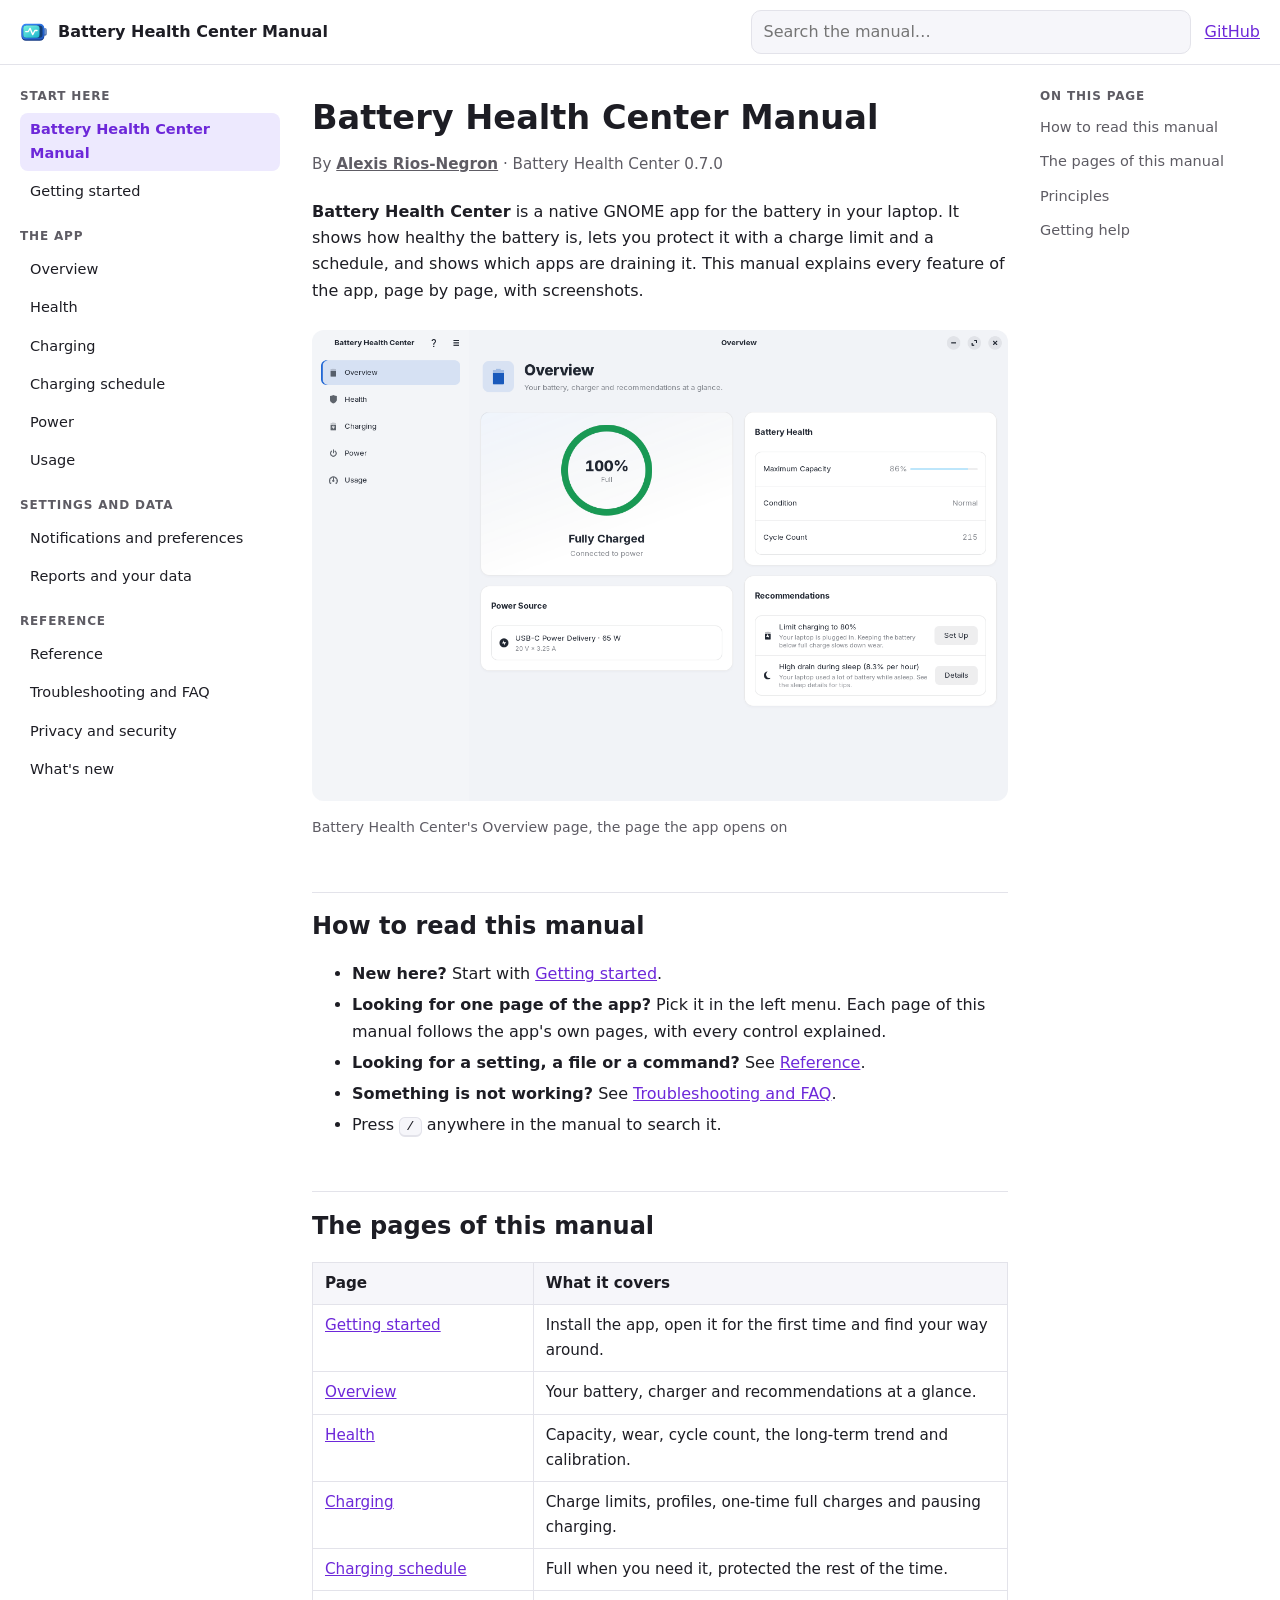
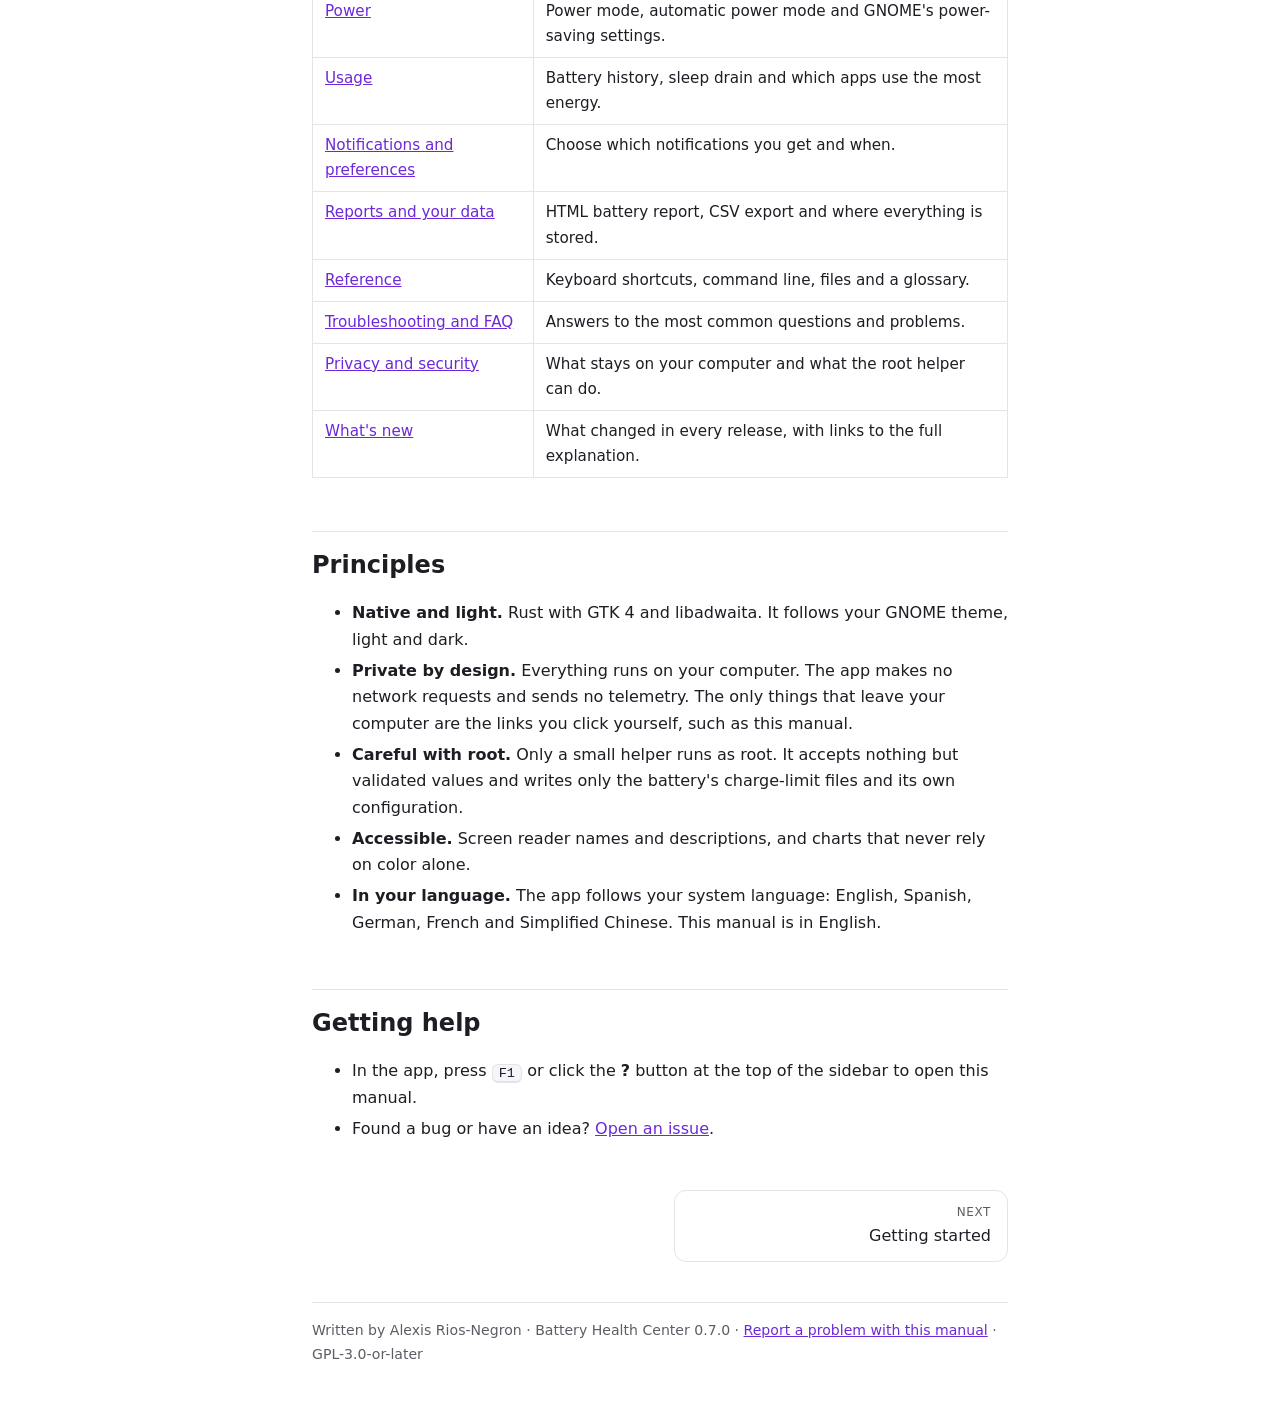
==== commit b67c8710: "Release 0.7.0: charging plans, diagnostics and reliable history" ====
--- a/docs/manual/index.html
+++ b/docs/manual/index.html
@@ -12,7 +12,7 @@
 <div id="results" class="results" hidden></div>
 <div class="layout">
 <aside class="side" id="nav" aria-label="Manual pages"><div class="drawer-head"><a class="brand" href="index.html"><img src="img/icon.svg" alt="" width="28" height="28"> <span>Battery Health Center Manual</span></a><button class="close" aria-label="Close the menu">✕ Close</button></div><div class="group"><div class="group-title">Start here</div><ul><li><a href="index.html" aria-current="page">Battery Health Center Manual</a></li><li><a href="getting-started.html">Getting started</a></li></ul></div><div class="group"><div class="group-title">The app</div><ul><li><a href="overview.html">Overview</a></li><li><a href="health.html">Health</a></li><li><a href="charging.html">Charging</a></li><li><a href="schedule.html">Charging schedule</a></li><li><a href="power.html">Power</a></li><li><a href="usage.html">Usage</a></li></ul></div><div class="group"><div class="group-title">Settings and data</div><ul><li><a href="preferences.html">Notifications and preferences</a></li><li><a href="data.html">Reports and your data</a></li></ul></div><div class="group"><div class="group-title">Reference</div><ul><li><a href="reference.html">Reference</a></li><li><a href="troubleshooting.html">Troubleshooting and FAQ</a></li><li><a href="privacy.html">Privacy and security</a></li><li><a href="whats-new.html">What&#x27;s new</a></li></ul></div></aside>
-<main><details class="toc-m"><summary>On this page</summary><ul><li class="l2"><a href="#how-to-read-this-manual">How to read this manual</a></li><li class="l2"><a href="#the-pages">The pages of this manual</a></li><li class="l2"><a href="#principles">Principles</a></li><li class="l2"><a href="#getting-help">Getting help</a></li></ul></details><article><h1 id="battery-health-center-manual">Battery Health Center Manual</h1><p class="byline">By <a href="https://github.com/arios4k">Alexis Rios-Negron</a> · Battery Health Center 0.6.6</p>
+<main><details class="toc-m"><summary>On this page</summary><ul><li class="l2"><a href="#how-to-read-this-manual">How to read this manual</a></li><li class="l2"><a href="#the-pages">The pages of this manual</a></li><li class="l2"><a href="#principles">Principles</a></li><li class="l2"><a href="#getting-help">Getting help</a></li></ul></details><article><h1 id="battery-health-center-manual">Battery Health Center Manual</h1><p class="byline">By <a href="https://github.com/arios4k">Alexis Rios-Negron</a> · Battery Health Center 0.7.0</p>
 <p><strong>Battery Health Center</strong> is a native GNOME app for the battery in your laptop. It shows how healthy the battery is, lets you protect it with a charge limit and a schedule, and shows which apps are draining it. This manual explains every feature of the app, page by page, with screenshots.</p>
 <figure><picture><source media="(prefers-color-scheme: dark)" srcset="img/overview-dark.png"><img src="img/overview-light.png" alt="Battery Health Center&#x27;s Overview page, the page the app opens on" loading="lazy"></picture><figcaption>Battery Health Center's Overview page, the page the app opens on</figcaption></figure>
 <h2 id="how-to-read-this-manual">How to read this manual<a class="anchor" href="#how-to-read-this-manual" aria-label="Link to this section">#</a></h2>
@@ -39,6 +39,6 @@
 <li>Found a bug or have an idea? <a href="https://github.com/arios4k/battery-health-center/issues">Open an issue</a>.</li>
 </ul>
 </article><nav class="pager" aria-label="Previous and next page"><span></span><a class="next" href="getting-started.html"><span>Next</span>Getting started</a></nav>
-<footer>Written by Alexis Rios-Negron · Battery Health Center 0.6.6 · <a href="https://github.com/arios4k/battery-health-center/issues">Report a problem with this manual</a> · GPL-3.0-or-later</footer></main>
+<footer>Written by Alexis Rios-Negron · Battery Health Center 0.7.0 · <a href="https://github.com/arios4k/battery-health-center/issues">Report a problem with this manual</a> · GPL-3.0-or-later</footer></main>
 <aside class="toc" aria-label="On this page"><div class="group-title">On this page</div><ul><li class="l2"><a href="#how-to-read-this-manual">How to read this manual</a></li><li class="l2"><a href="#the-pages">The pages of this manual</a></li><li class="l2"><a href="#principles">Principles</a></li><li class="l2"><a href="#getting-help">Getting help</a></li></ul></aside>
 </div><script src="manual.js"></script></body></html>
